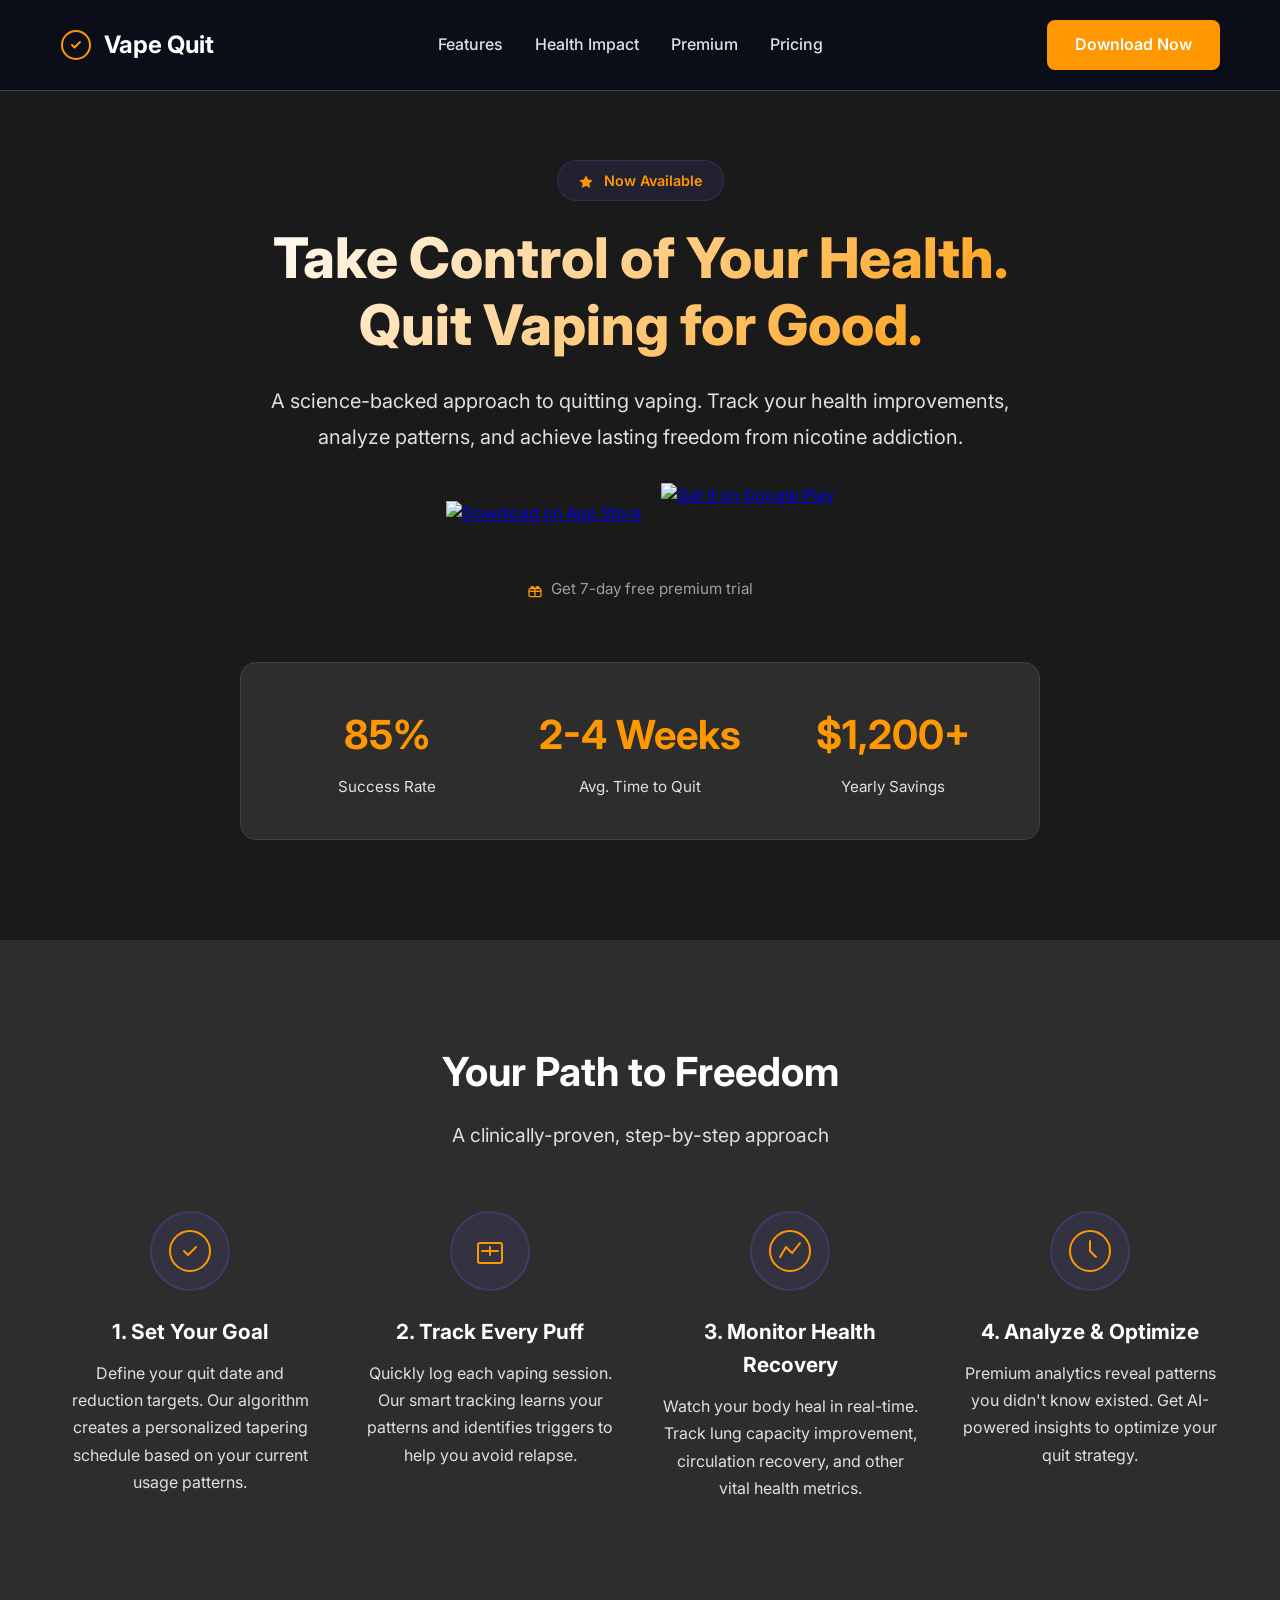
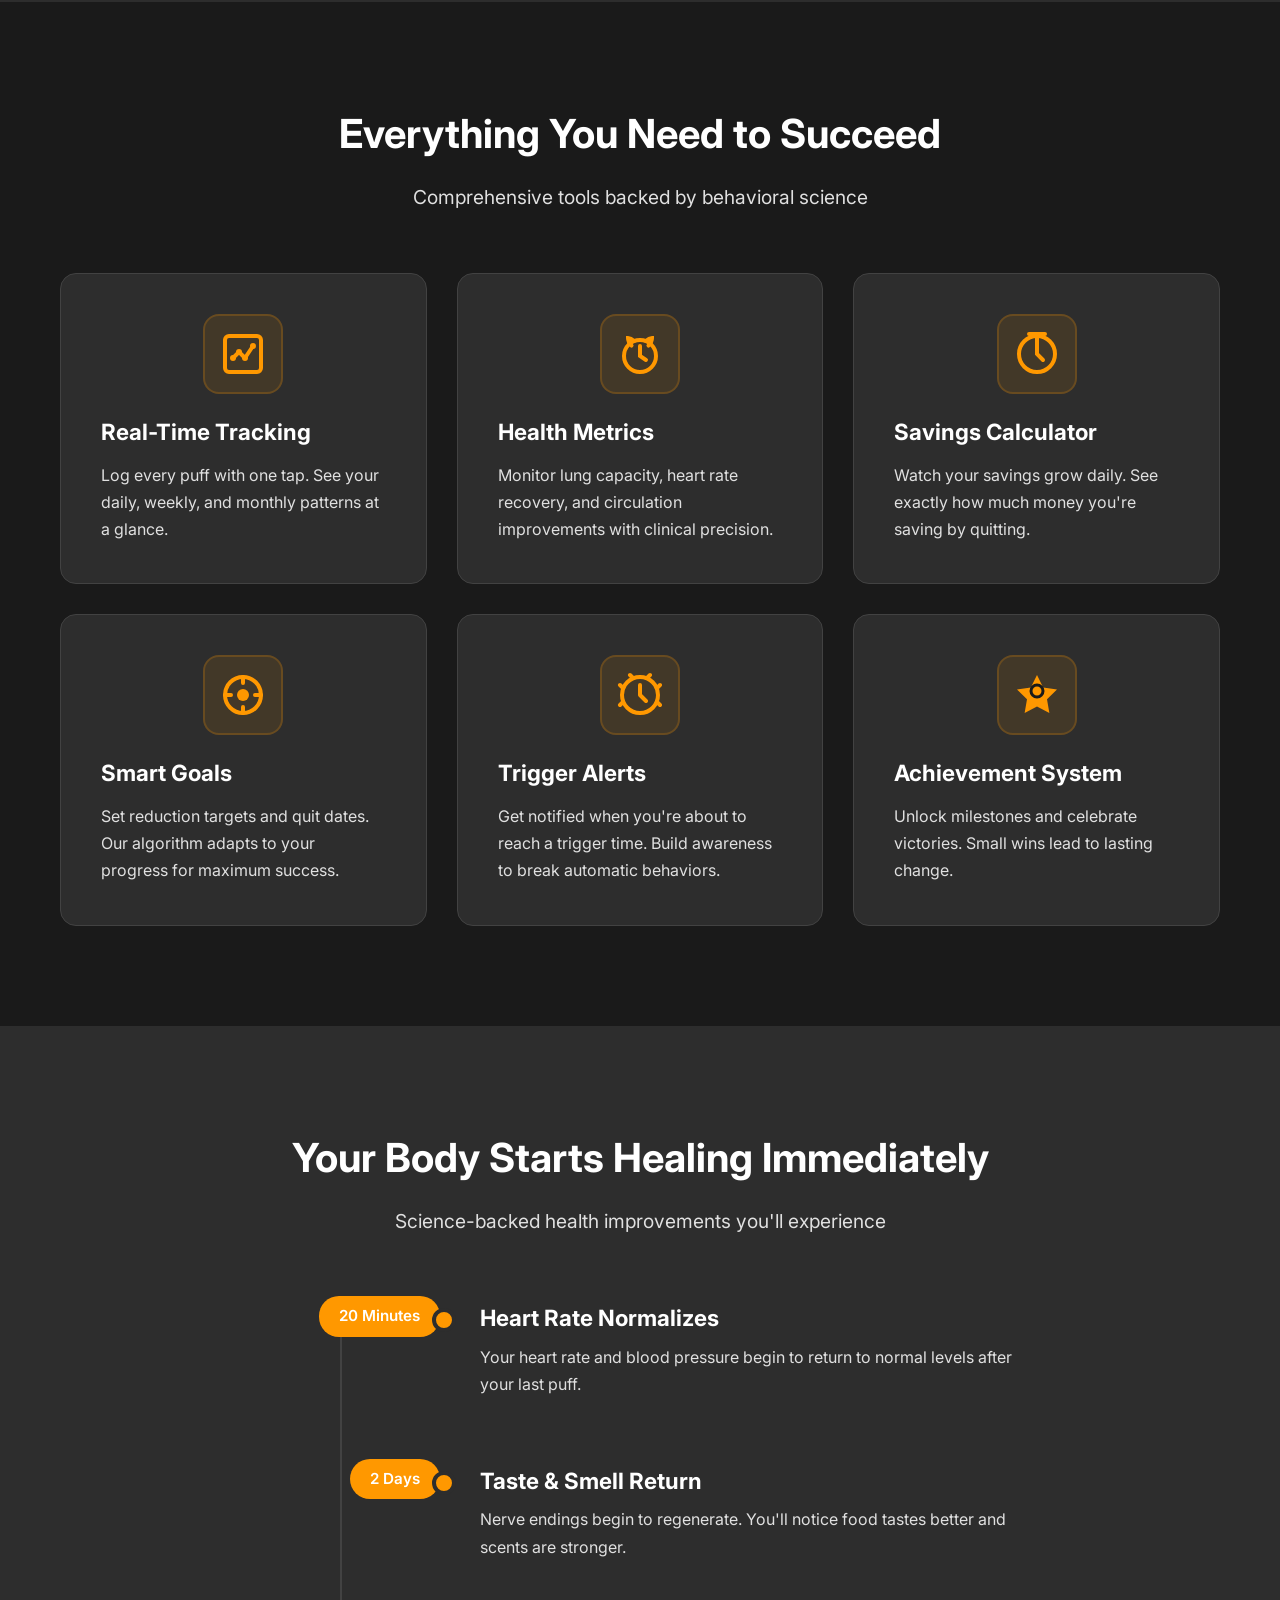
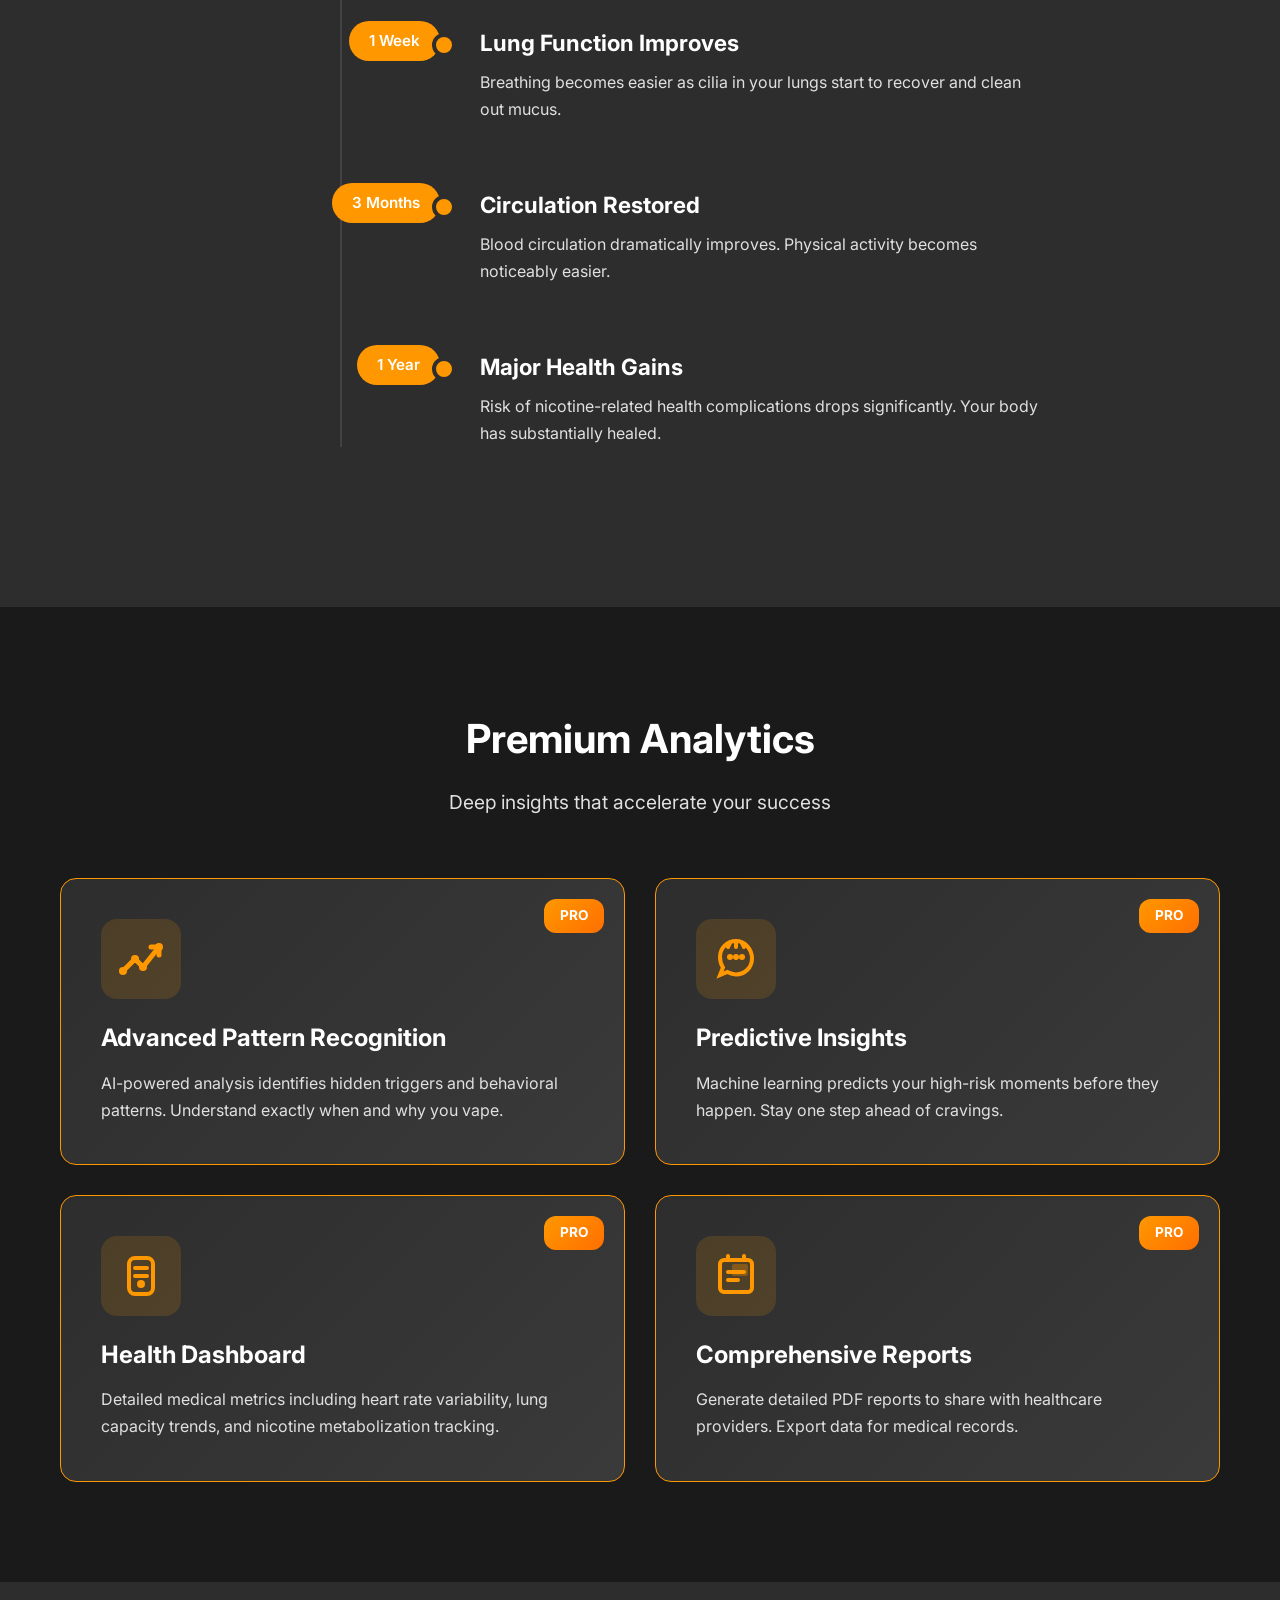
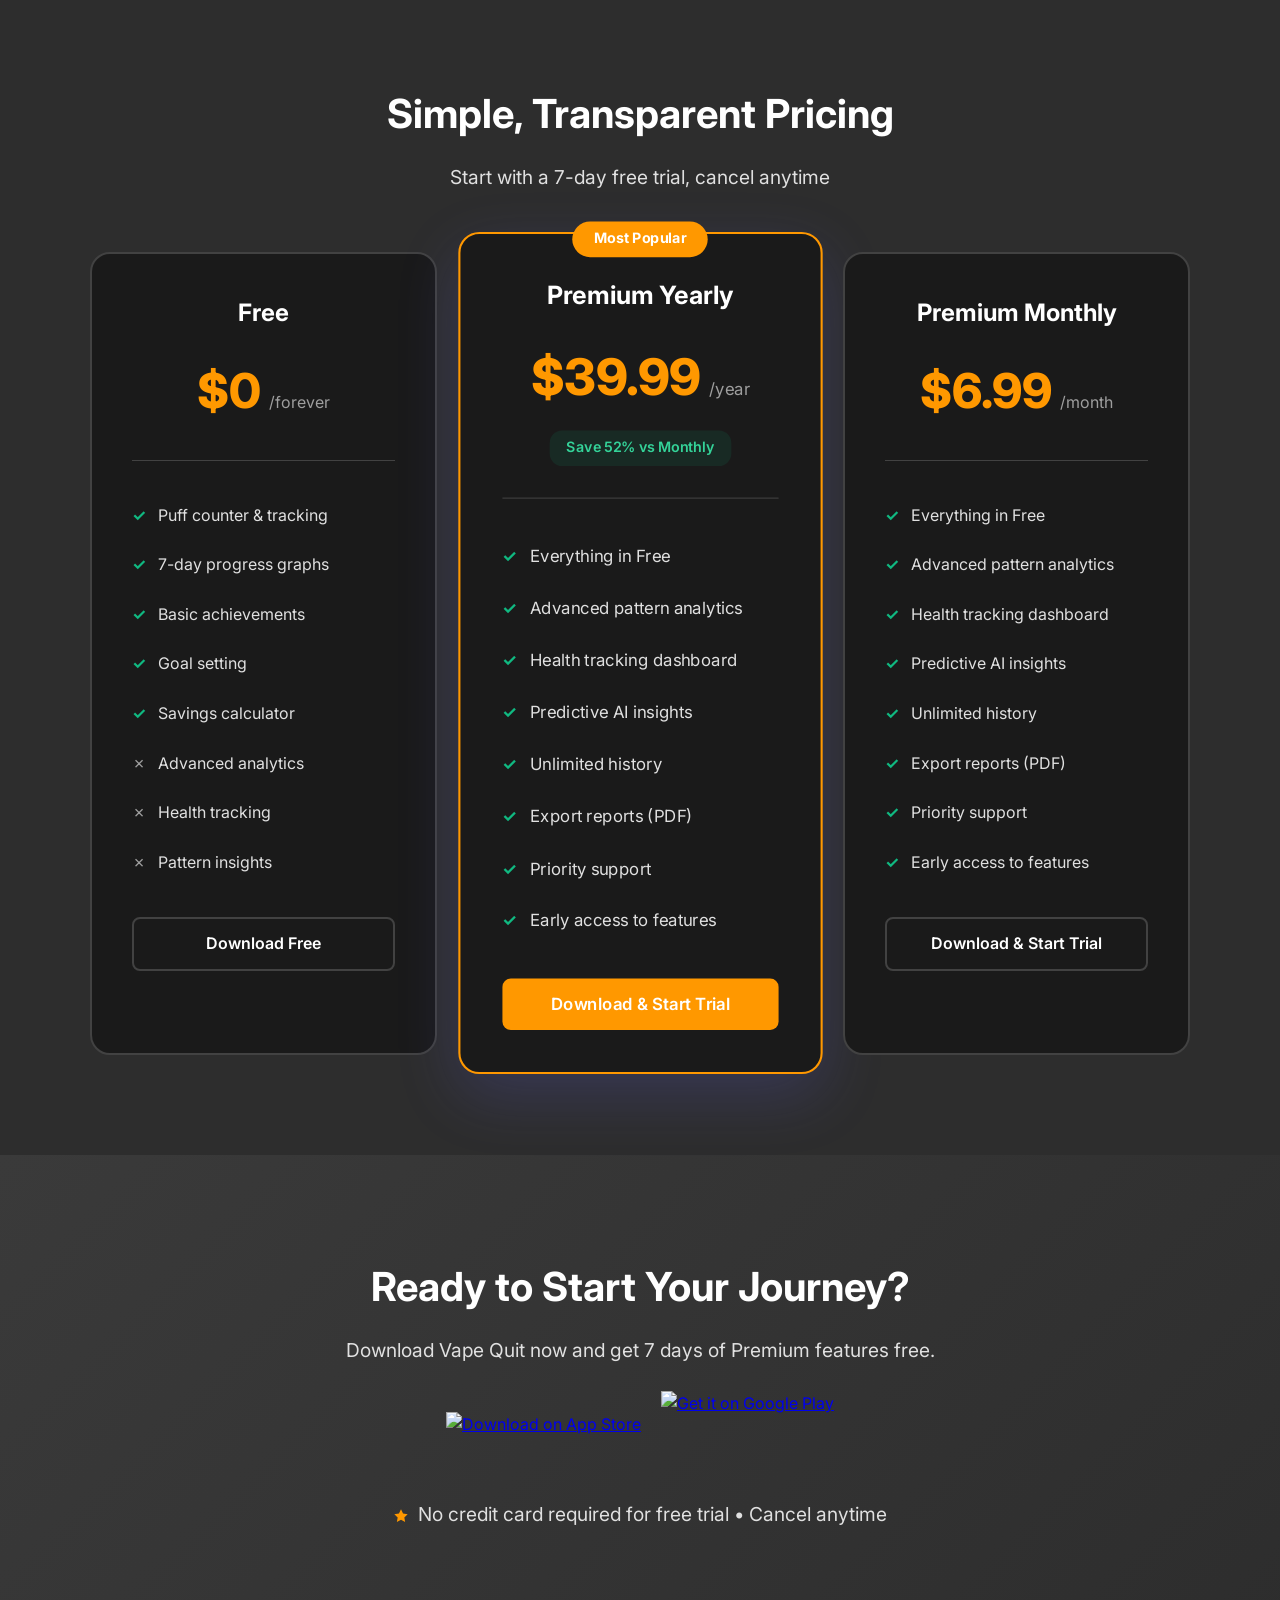
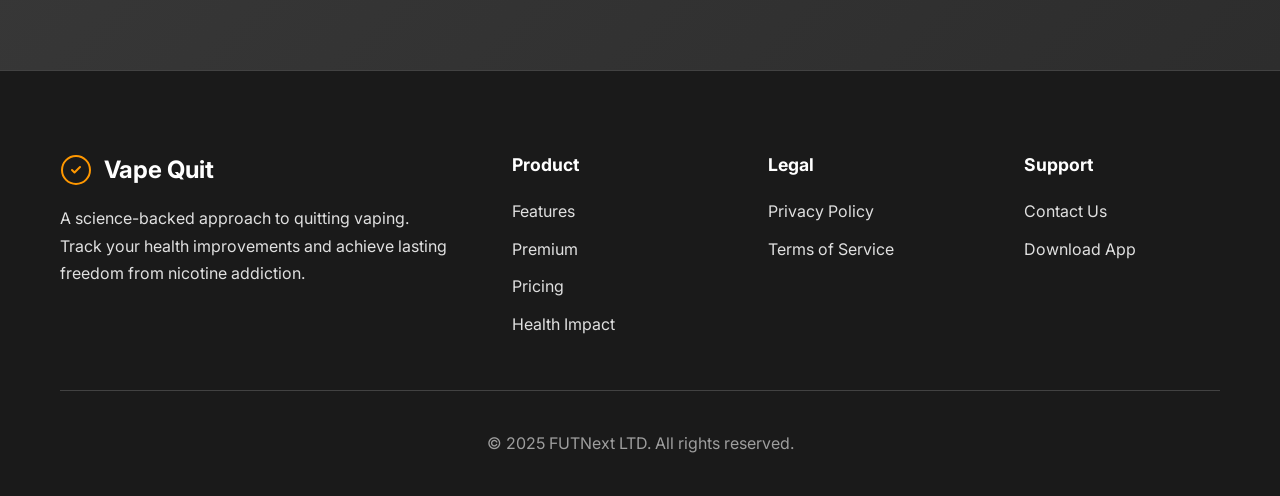
==== index.html @ d0718651 "Add files via upload initial commit" ====
<!DOCTYPE html>
<html lang="en">
<head>
    <meta charset="UTF-8">
    <meta name="viewport" content="width=device-width, initial-scale=1.0">
    <meta name="description" content="Vape Quit - A science-backed approach to quitting vaping. Track your health improvements, analyze patterns, and achieve lasting freedom from nicotine addiction.">
    <meta name="keywords" content="quit vaping, vape tracker, nicotine addiction, health tracking">
    <title>Vape Quit - Your Journey to Freedom Starts Here</title>
    <link rel="stylesheet" href="styles.css?v=orange2025">
    <link rel="preconnect" href="https://fonts.googleapis.com">
    <link rel="preconnect" href="https://fonts.gstatic.com" crossorigin>
    <link href="https://fonts.googleapis.com/css2?family=Inter:wght@300;400;500;600;700&display=swap" rel="stylesheet">
</head>
<body>
    <!-- Navigation -->
    <nav class="navbar">
        <div class="container">
            <div class="nav-content">
                <div class="logo">
                    <svg width="32" height="32" viewBox="0 0 32 32" fill="none">
                        <circle cx="16" cy="16" r="14" stroke="currentColor" stroke-width="2"/>
                        <path d="M12 16L14.5 18.5L20 13" stroke="currentColor" stroke-width="2" stroke-linecap="round" stroke-linejoin="round"/>
                    </svg>
                    <span>Vape Quit</span>
                </div>
                <ul class="nav-links">
                    <li><a href="#features">Features</a></li>
                    <li><a href="#health">Health Impact</a></li>
                    <li><a href="#premium">Premium</a></li>
                    <li><a href="#pricing">Pricing</a></li>
                </ul>
                <a href="#download" class="btn-primary">Download Now</a>
            </div>
        </div>
    </nav>

    <!-- Hero Section -->
    <section class="hero">
        <div class="container">
            <div class="hero-content">
                <span class="badge">
                    <svg width="16" height="16" viewBox="0 0 24 24" fill="none" style="display: inline-block; vertical-align: middle; margin-right: 6px;">
                        <path d="M12 2L15.09 8.26L22 9.27L17 14.14L18.18 21.02L12 17.77L5.82 21.02L7 14.14L2 9.27L8.91 8.26L12 2Z" fill="#FF9800"/>
                    </svg>
                    Now Available
                </span>
                <h1>Take Control of Your Health.<br>Quit Vaping for Good.</h1>
                <p class="hero-subtitle">A science-backed approach to quitting vaping. Track your health improvements, analyze patterns, and achieve lasting freedom from nicotine addiction.</p>
                <div class="hero-cta">
                    <div class="download-buttons">
                        <a href="https://apps.apple.com/app/YOUR-APP-ID" target="_blank" class="store-button">
                            <img src="https://developer.apple.com/assets/elements/badges/download-on-the-app-store.svg" alt="Download on App Store" style="height: 50px;">
                        </a>
                        <a href="https://play.google.com/store/apps/details?id=YOUR.PACKAGE.NAME" target="_blank" class="store-button">
                            <img src="https://play.google.com/intl/en_us/badges/static/images/badges/en_badge_web_generic.png" alt="Get it on Google Play" style="height: 74px; margin-top: -12px;">
                        </a>
                    </div>
                    <p class="hero-note">
                        <svg width="16" height="16" viewBox="0 0 24 24" fill="none" style="display: inline-block; vertical-align: middle; margin-right: 4px;">
                            <rect x="3" y="10" width="18" height="12" rx="2" stroke="#FF9800" stroke-width="2" fill="none"/>
                            <path d="M3 14H21" stroke="#FF9800" stroke-width="2"/>
                            <path d="M12 10V22" stroke="#FF9800" stroke-width="2"/>
                            <path d="M12 10C12 8 10 6 8 6C6 6 5 7 5 8C5 9 6 10 8 10H12Z" fill="#FF9800"/>
                            <path d="M12 10C12 8 14 6 16 6C18 6 19 7 19 8C19 9 18 10 16 10H12Z" fill="#FF9800"/>
                        </svg>
                        Get 7-day free premium trial
                    </p>
                </div>
                <div class="hero-stats">
                    <div class="stat">
                        <span class="stat-number">85%</span>
                        <span class="stat-label">Success Rate</span>
                    </div>
                    <div class="stat">
                        <span class="stat-number">2-4 Weeks</span>
                        <span class="stat-label">Avg. Time to Quit</span>
                    </div>
                    <div class="stat">
                        <span class="stat-number">$1,200+</span>
                        <span class="stat-label">Yearly Savings</span>
                    </div>
                </div>
            </div>
        </div>
    </section>

    <!-- How It Works -->
    <section id="how-it-works" class="how-it-works">
        <div class="container">
            <div class="section-header">
                <h2>Your Path to Freedom</h2>
                <p>A clinically-proven, step-by-step approach</p>
            </div>
            <div class="steps">
                <div class="step">
                    <div class="step-icon">
                        <svg width="48" height="48" viewBox="0 0 48 48" fill="none">
                            <circle cx="24" cy="24" r="20" stroke="currentColor" stroke-width="2"/>
                            <path d="M18 24L22 28L30 20" stroke="currentColor" stroke-width="2" stroke-linecap="round"/>
                        </svg>
                    </div>
                    <h3>1. Set Your Goal</h3>
                    <p>Define your quit date and reduction targets. Our algorithm creates a personalized tapering schedule based on your current usage patterns.</p>
                </div>
                <div class="step">
                    <div class="step-icon">
                        <svg width="48" height="48" viewBox="0 0 48 48" fill="none">
                            <rect x="12" y="16" width="24" height="20" rx="2" stroke="currentColor" stroke-width="2"/>
                            <path d="M16 24L32 24M24 20L24 28" stroke="currentColor" stroke-width="2" stroke-linecap="round"/>
                        </svg>
                    </div>
                    <h3>2. Track Every Puff</h3>
                    <p>Quickly log each vaping session. Our smart tracking learns your patterns and identifies triggers to help you avoid relapse.</p>
                </div>
                <div class="step">
                    <div class="step-icon">
                        <svg width="48" height="48" viewBox="0 0 48 48" fill="none">
                            <path d="M14 30L20 20L26 26L34 16" stroke="currentColor" stroke-width="2" stroke-linecap="round"/>
                            <circle cx="24" cy="24" r="20" stroke="currentColor" stroke-width="2"/>
                        </svg>
                    </div>
                    <h3>3. Monitor Health Recovery</h3>
                    <p>Watch your body heal in real-time. Track lung capacity improvement, circulation recovery, and other vital health metrics.</p>
                </div>
                <div class="step">
                    <div class="step-icon">
                        <svg width="48" height="48" viewBox="0 0 48 48" fill="none">
                            <path d="M24 14V24L30 30" stroke="currentColor" stroke-width="2" stroke-linecap="round"/>
                            <circle cx="24" cy="24" r="20" stroke="currentColor" stroke-width="2"/>
                        </svg>
                    </div>
                    <h3>4. Analyze & Optimize</h3>
                    <p>Premium analytics reveal patterns you didn't know existed. Get AI-powered insights to optimize your quit strategy.</p>
                </div>
            </div>
        </div>
    </section>

    <!-- Features -->
    <section id="features" class="features">
        <div class="container">
            <div class="section-header">
                <h2>Everything You Need to Succeed</h2>
                <p>Comprehensive tools backed by behavioral science</p>
            </div>
            <div class="feature-grid">
                <div class="feature-card">
                    <div class="feature-icon">
                        <svg width="48" height="48" viewBox="0 0 24 24" fill="none">
                            <rect x="3" y="3" width="18" height="18" rx="2" stroke="#FF9800" stroke-width="2"/>
                            <path d="M7 14L10 11L13 14L17 8" stroke="#FF9800" stroke-width="2" stroke-linecap="round" stroke-linejoin="round"/>
                            <circle cx="7" cy="14" r="1.5" fill="#FF9800"/>
                            <circle cx="10" cy="11" r="1.5" fill="#FF9800"/>
                            <circle cx="13" cy="14" r="1.5" fill="#FF9800"/>
                            <circle cx="17" cy="8" r="1.5" fill="#FF9800"/>
                        </svg>
                    </div>
                    <h3>Real-Time Tracking</h3>
                    <p>Log every puff with one tap. See your daily, weekly, and monthly patterns at a glance.</p>
                </div>
                <div class="feature-card">
                    <div class="feature-icon">
                        <svg width="48" height="48" viewBox="0 0 24 24" fill="none">
                            <path d="M12 21C16.4183 21 20 17.4183 20 13C20 8.58172 16.4183 5 12 5C7.58172 5 4 8.58172 4 13C4 17.4183 7.58172 21 12 21Z" stroke="#FF9800" stroke-width="2"/>
                            <path d="M12 8V13L15 15" stroke="#FF9800" stroke-width="2" stroke-linecap="round"/>
                            <path d="M16.24 7.76C17.32 6.68 18 5.5 18 4C18 4 16.5 4 15 5.5" stroke="#FF9800" stroke-width="2" stroke-linecap="round"/>
                            <path d="M7.76 7.76C6.68 6.68 6 5.5 6 4C6 4 7.5 4 9 5.5" stroke="#FF9800" stroke-width="2" stroke-linecap="round"/>
                        </svg>
                    </div>
                    <h3>Health Metrics</h3>
                    <p>Monitor lung capacity, heart rate recovery, and circulation improvements with clinical precision.</p>
                </div>
                <div class="feature-card">
                    <div class="feature-icon">
                        <svg width="48" height="48" viewBox="0 0 24 24" fill="none">
                            <circle cx="12" cy="12" r="9" stroke="#FF9800" stroke-width="2"/>
                            <path d="M12 6V12L15 15" stroke="#FF9800" stroke-width="2" stroke-linecap="round"/>
                            <path d="M8 2H16M12 2V6" stroke="#FF9800" stroke-width="2" stroke-linecap="round"/>
                        </svg>
                    </div>
                    <h3>Savings Calculator</h3>
                    <p>Watch your savings grow daily. See exactly how much money you're saving by quitting.</p>
                </div>
                <div class="feature-card">
                    <div class="feature-icon">
                        <svg width="48" height="48" viewBox="0 0 24 24" fill="none">
                            <circle cx="12" cy="12" r="9" stroke="#FF9800" stroke-width="2"/>
                            <circle cx="12" cy="12" r="3" fill="#FF9800"/>
                            <path d="M12 3V6M12 18V21M3 12H6M18 12H21" stroke="#FF9800" stroke-width="2" stroke-linecap="round"/>
                        </svg>
                    </div>
                    <h3>Smart Goals</h3>
                    <p>Set reduction targets and quit dates. Our algorithm adapts to your progress for maximum success.</p>
                </div>
                <div class="feature-card">
                    <div class="feature-icon">
                        <svg width="48" height="48" viewBox="0 0 24 24" fill="none">
                            <circle cx="12" cy="12" r="9" stroke="#FF9800" stroke-width="2"/>
                            <path d="M12 7V12L15 15" stroke="#FF9800" stroke-width="2" stroke-linecap="round" stroke-linejoin="round"/>
                            <path d="M8.5 3.5L7 2M15.5 3.5L17 2M3.5 8.5L2 7M3.5 15.5L2 17M20.5 8.5L22 7M20.5 15.5L22 17" stroke="#FF9800" stroke-width="2" stroke-linecap="round"/>
                        </svg>
                    </div>
                    <h3>Trigger Alerts</h3>
                    <p>Get notified when you're about to reach a trigger time. Build awareness to break automatic behaviors.</p>
                </div>
                <div class="feature-card">
                    <div class="feature-icon">
                        <svg width="48" height="48" viewBox="0 0 24 24" fill="none">
                            <path d="M12 2L15.09 8.26L22 9.27L17 14.14L18.18 21.02L12 17.77L5.82 21.02L7 14.14L2 9.27L8.91 8.26L12 2Z" fill="#FF9800"/>
                            <circle cx="12" cy="10" r="3" stroke="#1a1a1a" stroke-width="1.5"/>
                        </svg>
                    </div>
                    <h3>Achievement System</h3>
                    <p>Unlock milestones and celebrate victories. Small wins lead to lasting change.</p>
                </div>
            </div>
        </div>
    </section>

    <!-- Health Impact -->
    <section id="health" class="health-impact">
        <div class="container">
            <div class="section-header">
                <h2>Your Body Starts Healing Immediately</h2>
                <p>Science-backed health improvements you'll experience</p>
            </div>
            <div class="timeline">
                <div class="timeline-item">
                    <div class="timeline-marker">
                        <span class="timeline-time">20 Minutes</span>
                    </div>
                    <div class="timeline-content">
                        <h3>Heart Rate Normalizes</h3>
                        <p>Your heart rate and blood pressure begin to return to normal levels after your last puff.</p>
                    </div>
                </div>
                <div class="timeline-item">
                    <div class="timeline-marker">
                        <span class="timeline-time">2 Days</span>
                    </div>
                    <div class="timeline-content">
                        <h3>Taste & Smell Return</h3>
                        <p>Nerve endings begin to regenerate. You'll notice food tastes better and scents are stronger.</p>
                    </div>
                </div>
                <div class="timeline-item">
                    <div class="timeline-marker">
                        <span class="timeline-time">1 Week</span>
                    </div>
                    <div class="timeline-content">
                        <h3>Lung Function Improves</h3>
                        <p>Breathing becomes easier as cilia in your lungs start to recover and clean out mucus.</p>
                    </div>
                </div>
                <div class="timeline-item">
                    <div class="timeline-marker">
                        <span class="timeline-time">3 Months</span>
                    </div>
                    <div class="timeline-content">
                        <h3>Circulation Restored</h3>
                        <p>Blood circulation dramatically improves. Physical activity becomes noticeably easier.</p>
                    </div>
                </div>
                <div class="timeline-item">
                    <div class="timeline-marker">
                        <span class="timeline-time">1 Year</span>
                    </div>
                    <div class="timeline-content">
                        <h3>Major Health Gains</h3>
                        <p>Risk of nicotine-related health complications drops significantly. Your body has substantially healed.</p>
                    </div>
                </div>
            </div>
        </div>
    </section>

    <!-- Premium Features -->
    <section id="premium" class="premium-features">
        <div class="container">
            <div class="section-header">
                <h2>Premium Analytics</h2>
                <p>Deep insights that accelerate your success</p>
            </div>
            <div class="premium-grid">
                <div class="premium-card">
                    <div class="premium-icon">
                        <svg width="48" height="48" viewBox="0 0 24 24" fill="none">
                            <path d="M3 18L9 12L13 16L21 6" stroke="#FF9800" stroke-width="2.5" stroke-linecap="round" stroke-linejoin="round"/>
                            <path d="M21 6H17M21 6V10" stroke="#FF9800" stroke-width="2.5" stroke-linecap="round" stroke-linejoin="round"/>
                            <circle cx="3" cy="18" r="2" fill="#FF9800"/>
                            <circle cx="9" cy="12" r="2" fill="#FF9800"/>
                            <circle cx="13" cy="16" r="2" fill="#FF9800"/>
                            <circle cx="21" cy="6" r="2" fill="#FF9800"/>
                        </svg>
                    </div>
                    <h3>Advanced Pattern Recognition</h3>
                    <p>AI-powered analysis identifies hidden triggers and behavioral patterns. Understand exactly when and why you vape.</p>
                    <span class="premium-badge">PRO</span>
                </div>
                <div class="premium-card">
                    <div class="premium-icon">
                        <svg width="48" height="48" viewBox="0 0 24 24" fill="none">
                            <path d="M12 3C7.5 3 4 6.5 4 11C4 13 4.5 14.8 5.5 16.3L4 20L7.7 18.5C9.2 19.3 10.6 19.7 12 19.7C16.5 19.7 20 16.2 20 11.7C20 7.2 16.5 3 12 3Z" stroke="#FF9800" stroke-width="2" fill="none"/>
                            <circle cx="9" cy="11" r="1.5" fill="#FF9800"/>
                            <circle cx="12" cy="11" r="1.5" fill="#FF9800"/>
                            <circle cx="15" cy="11" r="1.5" fill="#FF9800"/>
                            <path d="M12 3V6" stroke="#FF9800" stroke-width="2" stroke-linecap="round"/>
                            <path d="M9 4L8 6" stroke="#FF9800" stroke-width="2" stroke-linecap="round"/>
                            <path d="M15 4L16 6" stroke="#FF9800" stroke-width="2" stroke-linecap="round"/>
                        </svg>
                    </div>
                    <h3>Predictive Insights</h3>
                    <p>Machine learning predicts your high-risk moments before they happen. Stay one step ahead of cravings.</p>
                    <span class="premium-badge">PRO</span>
                </div>
                <div class="premium-card">
                    <div class="premium-icon">
                        <svg width="48" height="48" viewBox="0 0 24 24" fill="none">
                            <rect x="6" y="3" width="12" height="18" rx="3" stroke="#FF9800" stroke-width="2" fill="none"/>
                            <path d="M9 8H15M9 12H15" stroke="#FF9800" stroke-width="2" stroke-linecap="round"/>
                            <circle cx="12" cy="16" r="2" fill="#FF9800"/>
                            <path d="M10 3L14 3" stroke="#FF9800" stroke-width="2" stroke-linecap="round"/>
                        </svg>
                    </div>
                    <h3>Health Dashboard</h3>
                    <p>Detailed medical metrics including heart rate variability, lung capacity trends, and nicotine metabolization tracking.</p>
                    <span class="premium-badge">PRO</span>
                </div>
                <div class="premium-card">
                    <div class="premium-icon">
                        <svg width="48" height="48" viewBox="0 0 24 24" fill="none">
                            <rect x="4" y="4" width="16" height="16" rx="2" stroke="#FF9800" stroke-width="2"/>
                            <path d="M8 10H16M8 14H13" stroke="#FF9800" stroke-width="2" stroke-linecap="round"/>
                            <path d="M8 4V2M16 4V2" stroke="#FF9800" stroke-width="2" stroke-linecap="round"/>
                            <rect x="10" y="6" width="8" height="6" rx="1" fill="#FF9800" opacity="0.3"/>
                        </svg>
                    </div>
                    <h3>Comprehensive Reports</h3>
                    <p>Generate detailed PDF reports to share with healthcare providers. Export data for medical records.</p>
                    <span class="premium-badge">PRO</span>
                </div>
            </div>
        </div>
    </section>

    <!-- Pricing -->
    <section id="pricing" class="pricing">
        <div class="container">
            <div class="section-header">
                <h2>Simple, Transparent Pricing</h2>
                <p>Start with a 7-day free trial, cancel anytime</p>
            </div>
            <div class="pricing-cards">
                <div class="pricing-card">
                    <div class="pricing-header">
                        <h3>Free</h3>
                        <div class="price">
                            <span class="price-amount">$0</span>
                            <span class="price-period">/forever</span>
                        </div>
                    </div>
                    <ul class="pricing-features">
                        <li><span class="check">✓</span> Puff counter & tracking</li>
                        <li><span class="check">✓</span> 7-day progress graphs</li>
                        <li><span class="check">✓</span> Basic achievements</li>
                        <li><span class="check">✓</span> Goal setting</li>
                        <li><span class="check">✓</span> Savings calculator</li>
                        <li><span class="cross">✗</span> Advanced analytics</li>
                        <li><span class="cross">✗</span> Health tracking</li>
                        <li><span class="cross">✗</span> Pattern insights</li>
                    </ul>
                    <a href="#download" class="btn-secondary-full">Download Free</a>
                </div>

                <div class="pricing-card featured">
                    <div class="popular-badge">Most Popular</div>
                    <div class="pricing-header">
                        <h3>Premium Yearly</h3>
                        <div class="price">
                            <span class="price-amount">$39.99</span>
                            <span class="price-period">/year</span>
                        </div>
                        <div class="savings-badge">Save 52% vs Monthly</div>
                    </div>
                    <ul class="pricing-features">
                        <li><span class="check">✓</span> Everything in Free</li>
                        <li><span class="check">✓</span> Advanced pattern analytics</li>
                        <li><span class="check">✓</span> Health tracking dashboard</li>
                        <li><span class="check">✓</span> Predictive AI insights</li>
                        <li><span class="check">✓</span> Unlimited history</li>
                        <li><span class="check">✓</span> Export reports (PDF)</li>
                        <li><span class="check">✓</span> Priority support</li>
                        <li><span class="check">✓</span> Early access to features</li>
                    </ul>
                    <a href="#download" class="btn-primary-full">Download & Start Trial</a>
                </div>

                <div class="pricing-card">
                    <div class="pricing-header">
                        <h3>Premium Monthly</h3>
                        <div class="price">
                            <span class="price-amount">$6.99</span>
                            <span class="price-period">/month</span>
                        </div>
                    </div>
                    <ul class="pricing-features">
                        <li><span class="check">✓</span> Everything in Free</li>
                        <li><span class="check">✓</span> Advanced pattern analytics</li>
                        <li><span class="check">✓</span> Health tracking dashboard</li>
                        <li><span class="check">✓</span> Predictive AI insights</li>
                        <li><span class="check">✓</span> Unlimited history</li>
                        <li><span class="check">✓</span> Export reports (PDF)</li>
                        <li><span class="check">✓</span> Priority support</li>
                        <li><span class="check">✓</span> Early access to features</li>
                    </ul>
                    <a href="#download" class="btn-secondary-full">Download & Start Trial</a>
                </div>
            </div>
        </div>
    </section>

    <!-- Download Section -->
    <section id="download" class="download-section">
        <div class="container">
            <div class="download-content">
                <h2>Ready to Start Your Journey?</h2>
                <p>Download Vape Quit now and get 7 days of Premium features free.</p>
                <div class="download-buttons-large">
                    <a href="https://apps.apple.com/app/YOUR-APP-ID" target="_blank" class="store-button-large">
                        <img src="https://developer.apple.com/assets/elements/badges/download-on-the-app-store.svg" alt="Download on App Store" style="height: 60px;">
                    </a>
                    <a href="https://play.google.com/store/apps/details?id=YOUR.PACKAGE.NAME" target="_blank" class="store-button-large">
                        <img src="https://play.google.com/intl/en_us/badges/static/images/badges/en_badge_web_generic.png" alt="Get it on Google Play" style="height: 88px; margin-top: -14px;">
                    </a>
                </div>
                <p class="download-note">
                    <svg width="16" height="16" viewBox="0 0 24 24" fill="none" style="display: inline-block; vertical-align: middle; margin-right: 4px;">
                        <path d="M12 2L15.09 8.26L22 9.27L17 14.14L18.18 21.02L12 17.77L5.82 21.02L7 14.14L2 9.27L8.91 8.26L12 2Z" fill="#FF9800"/>
                    </svg>
                    No credit card required for free trial • Cancel anytime
                </p>
            </div>
        </div>
    </section>

    <!-- Footer -->
    <footer class="footer">
        <div class="container">
            <div class="footer-grid">
                <div class="footer-section">
                    <div class="footer-logo">
                        <svg width="32" height="32" viewBox="0 0 32 32" fill="none">
                            <circle cx="16" cy="16" r="14" stroke="currentColor" stroke-width="2"/>
                            <path d="M12 16L14.5 18.5L20 13" stroke="currentColor" stroke-width="2" stroke-linecap="round" stroke-linejoin="round"/>
                        </svg>
                        <span>Vape Quit</span>
                    </div>
                    <p class="footer-description">A science-backed approach to quitting vaping. Track your health improvements and achieve lasting freedom from nicotine addiction.</p>
                </div>
                <div class="footer-section">
                    <h4>Product</h4>
                    <ul>
                        <li><a href="#features">Features</a></li>
                        <li><a href="#premium">Premium</a></li>
                        <li><a href="#pricing">Pricing</a></li>
                        <li><a href="#health">Health Impact</a></li>
                    </ul>
                </div>
                <div class="footer-section">
                    <h4>Legal</h4>
                    <ul>
                        <li><a href="privacy.html">Privacy Policy</a></li>
                        <li><a href="terms.html">Terms of Service</a></li>
                    </ul>
                </div>
                <div class="footer-section">
                    <h4>Support</h4>
                    <ul>
                        <li><a href="mailto:support@vapequit.app">Contact Us</a></li>
                        <li><a href="#download">Download App</a></li>
                    </ul>
                </div>
            </div>
            <div class="footer-bottom">
                <p>&copy; 2025 FUTNext LTD. All rights reserved.</p>
            </div>
        </div>
    </footer>

    <scrip
---- styles.css ----
/* VAPE QUIT - ORANGE THEME VERSION - UPDATED NOV 2025 */
* {
    margin: 0;
    padding: 0;
    box-sizing: border-box;
}

:root {
    /* Dark Theme Colors - Matching Flutter App */
    --bg-primary: #1a1a1a;        /* Main background (from app) */
    --bg-secondary: #2d2d2d;      /* Cards/sections (from app) */
    --bg-tertiary: #3a3a3a;       /* Hover states, highlights */
    --accent-primary: #FF9800;     /* Orange accent (from app) */
    --accent-hover: #FF6F00;       /* Darker orange hover (from app) */
    --accent-light: #FFB74D;       /* Light orange secondary (from app) */
    --text-primary: #ffffff;       /* White text (from app) */
    --text-secondary: #e0e0e0;     /* Light gray text (from app) */
    --text-muted: #9e9e9e;         /* Muted gray for notes */
    --border-color: #424242;       /* Card borders */
    --success: #10b981;            /* Green for checkmarks */
    --success-light: #34d399;      /* Lighter green */
    --error: #ef4444;              /* Red for errors */
    
    /* Spacing */
    --container-max: 1200px;
    --section-padding: 100px 20px;
}

body {
    font-family: 'Inter', -apple-system, BlinkMacSystemFont, 'Segoe UI', sans-serif;
    background: var(--bg-primary);
    color: var(--text-primary);
    line-height: 1.6;
    overflow-x: hidden;
}

/* Container */
.container {
    max-width: var(--container-max);
    margin: 0 auto;
    padding: 0 20px;
}

/* Navigation */
.navbar {
    position: fixed;
    top: 0;
    width: 100%;
    background: rgba(10, 14, 26, 0.9);
    backdrop-filter: blur(10px);
    border-bottom: 1px solid var(--border-color);
    z-index: 1000;
}

.nav-content {
    display: flex;
    justify-content: space-between;
    align-items: center;
    padding: 20px 0;
}

.logo {
    display: flex;
    align-items: center;
    gap: 12px;
    font-size: 1.5rem;
    font-weight: 700;
    color: var(--text-primary);
}

.logo svg {
    color: var(--accent-primary);
}

.nav-links {
    display: flex;
    list-style: none;
    gap: 32px;
}

.nav-links a {
    color: var(--text-secondary);
    text-decoration: none;
    font-weight: 500;
    transition: color 0.3s;
}

.nav-links a:hover {
    color: var(--text-primary);
}

/* Buttons */
.btn-primary,
.btn-primary-large,
.btn-primary-full {
    background: var(--accent-primary);
    color: var(--text-primary);
    padding: 12px 28px;
    border-radius: 8px;
    text-decoration: none;
    font-weight: 600;
    border: none;
    cursor: pointer;
    transition: all 0.3s;
    display: inline-block;
}

.btn-primary-large {
    padding: 16px 40px;
    font-size: 1.1rem;
}

.btn-primary-full {
    width: 100%;
    text-align: center;
}

.btn-primary:hover,
.btn-primary-large:hover,
.btn-primary-full:hover {
    background: var(--accent-hover);
    transform: translateY(-2px);
    box-shadow: 0 10px 30px rgba(99, 102, 241, 0.3);
}

.btn-secondary-full {
    background: transparent;
    color: var(--text-primary);
    padding: 12px 28px;
    border-radius: 8px;
    text-decoration: none;
    font-weight: 600;
    border: 2px solid var(--border-color);
    cursor: pointer;
    transition: all 0.3s;
    display: inline-block;
    width: 100%;
    text-align: center;
}

.btn-secondary-full:hover {
    border-color: var(--accent-primary);
    background: rgba(99, 102, 241, 0.1);
}

/* Hero Section */
.hero {
    padding: 160px 20px 100px;
    text-align: center;
}

.hero-content {
    max-width: 800px;
    margin: 0 auto;
}

.badge {
    display: inline-block;
    background: rgba(99, 102, 241, 0.1);
    color: var(--accent-primary);
    padding: 8px 20px;
    border-radius: 20px;
    font-size: 0.9rem;
    font-weight: 600;
    margin-bottom: 24px;
    border: 1px solid rgba(99, 102, 241, 0.2);
}

.hero h1 {
    font-size: 3.5rem;
    font-weight: 800;
    line-height: 1.2;
    margin-bottom: 24px;
    background: linear-gradient(135deg, var(--text-primary) 0%, var(--accent-primary) 100%);
    -webkit-background-clip: text;
    -webkit-text-fill-color: transparent;
    background-clip: text;
}

.hero-subtitle {
    font-size: 1.25rem;
    color: var(--text-secondary);
    margin-bottom: 40px;
    line-height: 1.8;
}

.hero-cta {
    margin-bottom: 60px;
}

.hero-note {
    margin-top: 16px;
    color: var(--text-muted);
    font-size: 0.95rem;
}

.hero-stats {
    display: grid;
    grid-template-columns: repeat(3, 1fr);
    gap: 40px;
    padding: 40px;
    background: var(--bg-secondary);
    border-radius: 16px;
    border: 1px solid var(--border-color);
}

.stat {
    display: flex;
    flex-direction: column;
    gap: 8px;
}

.stat-number {
    font-size: 2.5rem;
    font-weight: 700;
    color: var(--accent-primary);
}

.stat-label {
    color: var(--text-secondary);
    font-size: 0.95rem;
}

/* Section Headers */
.section-header {
    text-align: center;
    margin-bottom: 60px;
}

.section-header h2 {
    font-size: 2.5rem;
    font-weight: 700;
    margin-bottom: 16px;
}

.section-header p {
    font-size: 1.2rem;
    color: var(--text-secondary);
}

/* How It Works */
.how-it-works {
    padding: var(--section-padding);
    background: var(--bg-secondary);
}

.steps {
    display: grid;
    grid-template-columns: repeat(4, 1fr);
    gap: 40px;
}

.step {
    text-align: center;
}

.step-icon {
    width: 80px;
    height: 80px;
    margin: 0 auto 24px;
    background: rgba(99, 102, 241, 0.1);
    border-radius: 50%;
    display: flex;
    align-items: center;
    justify-content: center;
    border: 2px solid rgba(99, 102, 241, 0.2);
}

.step-icon svg {
    color: var(--accent-primary);
}

.step h3 {
    font-size: 1.3rem;
    margin-bottom: 12px;
}

.step p {
    color: var(--text-secondary);
    line-height: 1.7;
}

/* Features */
.features {
    padding: var(--section-padding);
}

.feature-grid {
    display: grid;
    grid-template-columns: repeat(3, 1fr);
    gap: 30px;
}

.feature-card {
    background: var(--bg-secondary);
    padding: 40px;
    border-radius: 16px;
    border: 1px solid var(--border-color);
    transition: all 0.3s;
}

.feature-card:hover {
    transform: translateY(-5px);
    border-color: var(--accent-primary);
    box-shadow: 0 10px 40px rgba(99, 102, 241, 0.2);
}

.feature-icon {
    width: 80px;
    height: 80px;
    margin: 0 auto 20px;
    background: rgba(255, 152, 0, 0.1);
    border-radius: 16px;
    display: flex;
    align-items: center;
    justify-content: center;
    border: 2px solid rgba(255, 152, 0, 0.2);
}

.feature-icon svg {
    display: block;
}

.feature-card h3 {
    font-size: 1.4rem;
    margin-bottom: 12px;
}

.feature-card p {
    color: var(--text-secondary);
    line-height: 1.7;
}

/* Health Impact Timeline */
.health-impact {
    padding: var(--section-padding);
    background: var(--bg-secondary);
}

.timeline {
    max-width: 800px;
    margin: 0 auto;
    position: relative;
}

.timeline::before {
    content: '';
    position: absolute;
    left: 100px;
    top: 0;
    bottom: 0;
    width: 2px;
    background: var(--border-color);
}

.timeline-item {
    display: flex;
    gap: 40px;
    margin-bottom: 60px;
    position: relative;
}

.timeline-marker {
    flex-shrink: 0;
    width: 200px;
    text-align: right;
}

.timeline-time {
    display: inline-block;
    background: var(--accent-primary);
    color: var(--text-primary);
    padding: 8px 20px;
    border-radius: 20px;
    font-weight: 600;
    font-size: 0.95rem;
}

.timeline-item::after {
    content: '';
    position: absolute;
    left: 192px;
    top: 12px;
    width: 16px;
    height: 16px;
    background: var(--accent-primary);
    border-radius: 50%;
    border: 4px solid var(--bg-secondary);
}

.timeline-content {
    flex: 1;
    padding-top: 4px;
}

.timeline-content h3 {
    font-size: 1.4rem;
    margin-bottom: 8px;
}

.timeline-content p {
    color: var(--text-secondary);
    line-height: 1.7;
}

/* Premium Features */
.premium-features {
    padding: var(--section-padding);
}

.premium-grid {
    display: grid;
    grid-template-columns: repeat(2, 1fr);
    gap: 30px;
}

.premium-card {
    background: linear-gradient(135deg, var(--bg-secondary) 0%, var(--bg-tertiary) 100%);
    padding: 40px;
    border-radius: 16px;
    border: 1px solid var(--accent-primary);
    position: relative;
    transition: all 0.3s;
}

.premium-card:hover {
    transform: translateY(-5px);
    box-shadow: 0 20px 60px rgba(99, 102, 241, 0.3);
}

.premium-icon {
    width: 80px;
    height: 80px;
    margin-bottom: 20px;
    background: rgba(255, 152, 0, 0.15);
    border-radius: 16px;
    display: flex;
    align-items: center;
    justify-content: center;
}

.premium-icon svg {
    display: block;
}

.premium-card h3 {
    font-size: 1.5rem;
    margin-bottom: 12px;
}

.premium-card p {
    color: var(--text-secondary);
    line-height: 1.7;
}

.premium-badge {
    position: absolute;
    top: 20px;
    right: 20px;
    background: linear-gradient(135deg, var(--accent-primary) 0%, var(--accent-hover) 100%);
    color: var(--text-primary);
    padding: 6px 16px;
    border-radius: 12px;
    font-size: 0.85rem;
    font-weight: 700;
}

/* Pricing */
.pricing {
    padding: var(--section-padding);
    background: var(--bg-secondary);
}

.pricing-cards {
    display: grid;
    grid-template-columns: repeat(3, 1fr);
    gap: 30px;
    max-width: 1100px;
    margin: 0 auto;
}

.pricing-card {
    background: var(--bg-primary);
    border: 2px solid var(--border-color);
    border-radius: 20px;
    padding: 40px;
    position: relative;
    transition: all 0.3s;
}

.pricing-card.featured {
    border-color: var(--accent-primary);
    box-shadow: 0 20px 60px rgba(99, 102, 241, 0.2);
    transform: scale(1.05);
}

.pricing-card:hover {
    transform: translateY(-5px);
}

.pricing-card.featured:hover {
    transform: scale(1.05) translateY(-5px);
}

.popular-badge {
    position: absolute;
    top: -12px;
    left: 50%;
    transform: translateX(-50%);
    background: var(--accent-primary);
    color: var(--text-primary);
    padding: 6px 20px;
    border-radius: 20px;
    font-size: 0.85rem;
    font-weight: 700;
}

.pricing-header {
    text-align: center;
    margin-bottom: 30px;
    padding-bottom: 30px;
    border-bottom: 1px solid var(--border-color);
}

.pricing-header h3 {
    font-size: 1.5rem;
    margin-bottom: 20px;
}

.price {
    display: flex;
    align-items: baseline;
    justify-content: center;
    gap: 8px;
}

.price-amount {
    font-size: 3rem;
    font-weight: 800;
    color: var(--accent-primary);
}

.price-period {
    font-size: 1rem;
    color: var(--text-muted);
}

.savings-badge {
    display: inline-block;
    background: rgba(16, 185, 129, 0.1);
    color: var(--success-light);
    padding: 6px 16px;
    border-radius: 12px;
    font-size: 0.85rem;
    font-weight: 600;
    margin-top: 12px;
}

.pricing-features {
    list-style: none;
    margin-bottom: 30px;
}

.pricing-features li {
    padding: 12px 0;
    display: flex;
    align-items: center;
    gap: 12px;
    color: var(--text-secondary);
}

.check {
    color: var(--success);
    font-weight: 700;
}

.cross {
    color: var(--text-muted);
}

/* Download Section */
.download-section {
    padding: var(--section-padding);
    background: linear-gradient(135deg, var(--bg-tertiary) 0%, var(--bg-secondary) 100%);
}

.download-content {
    max-width: 600px;
    margin: 0 auto;
    text-align: center;
}

.download-content h2 {
    font-size: 2.5rem;
    margin-bottom: 16px;
}

.download-content p {
    font-size: 1.2rem;
    color: var(--text-secondary);
    margin-bottom: 40px;
}

.download-buttons {
    display: flex;
    gap: 20px;
    justify-content: center;
    align-items: center;
    flex-wrap: wrap;
    margin-bottom: 20px;
}

.download-buttons-large {
    display: flex;
    gap: 20px;
    justify-content: center;
    align-items: center;
    flex-wrap: wrap;
    margin-bottom: 20px;
}

.store-button,
.store-button-large {
    display: inline-block;
    transition: transform 0.3s, opacity 0.3s;
}

.store-button:hover,
.store-button-large:hover {
    transform: translateY(-3px);
    opacity: 0.9;
}

.store-button img,
.store-button-large img {
    display: block;
}

.download-note {
    color: var(--text-muted);
    font-size: 0.9rem;
    margin-top: 20px;
}

.form-message {
    margin-top: 20px;
    padding: 16px;
    border-radius: 8px;
    font-weight: 600;
    display: none;
}

.form-message.success {
    display: block;
    background: rgba(16, 185, 129, 0.1);
    color: var(--success-light);
    border: 1px solid rgba(16, 185, 129, 0.2);
}

.form-message.error {
    display: block;
    background: rgba(239, 68, 68, 0.1);
    color: var(--error);
    border: 1px solid rgba(239, 68, 68, 0.2);
}

/* Footer */
.footer {
    background: var(--bg-primary);
    padding: 80px 20px 40px;
    border-top: 1px solid var(--border-color);
}

.footer-grid {
    display: grid;
    grid-template-columns: 2fr 1fr 1fr 1fr;
    gap: 60px;
    margin-bottom: 40px;
}

.footer-logo {
    display: flex;
    align-items: center;
    gap: 12px;
    font-size: 1.5rem;
    font-weight: 700;
    margin-bottom: 16px;
}

.footer-logo svg {
    color: var(--accent-primary);
}

.footer-description {
    color: var(--text-secondary);
    line-height: 1.7;
}

.footer-section h4 {
    font-size: 1.1rem;
    margin-bottom: 20px;
    color: var(--text-primary);
}

.footer-section ul {
    list-style: none;
}

.footer-section ul li {
    margin-bottom: 12px;
}

.footer-section ul li a {
    color: var(--text-secondary);
    text-decoration: none;
    transition: color 0.3s;
}

.footer-section ul li a:hover {
    color: var(--accent-primary);
}

.footer-bottom {
    text-align: center;
    padding-top: 40px;
    border-top: 1px solid var(--border-color);
    color: var(--text-muted);
}

/* Responsive Design */
@media (max-width: 1024px) {
    .steps {
        grid-template-columns: repeat(2, 1fr);
    }
    
    .feature-grid {
        grid-template-columns: repeat(2, 1fr);
    }
    
    .pricing-cards {
        grid-template-columns: 1fr;
    }
    
    .pricing-card.featured {
        transform: none;
    }
}

@media (max-width: 768px) {
    .nav-links {
        display: none;
    }
    
    .hero h1 {
        font-size: 2.5rem;
    }
    
    .hero-stats {
        grid-template-columns: 1fr;
        gap: 30px;
    }
    
    .download-buttons,
    .download-buttons-large {
        flex-direction: column;
        gap: 15px;
    }
    
    .store-button img {
        height: 45px !important;
    }
    
    .store-button-large img {
        height: 50px !important;
        margin-top: 0 !important;
    }
    
    .steps {
        grid-template-columns: 1fr;
    }
    
    .feature-grid {
        grid-template-columns: 1fr;
    }
    
    .timeline::before {
        left: 20px;
    }
    
    .timeline-item {
        flex-direction: column;
        gap: 20px;
    }
    
    .timeline-marker {
        text-align: left;
        width: 100%;
    }
    
    .timeline-item::after {
        left: 12px;
    }
    
    .premium-grid {
        grid-template-columns: 1fr;
    }
    
    .download-content h2 {
        font-size: 2rem;
    }
    
    .download-content p {
        font-size: 1rem;
    }
    
    .footer-grid {
        grid-template-columns: 1fr;
        gap: 40px;
    }
}
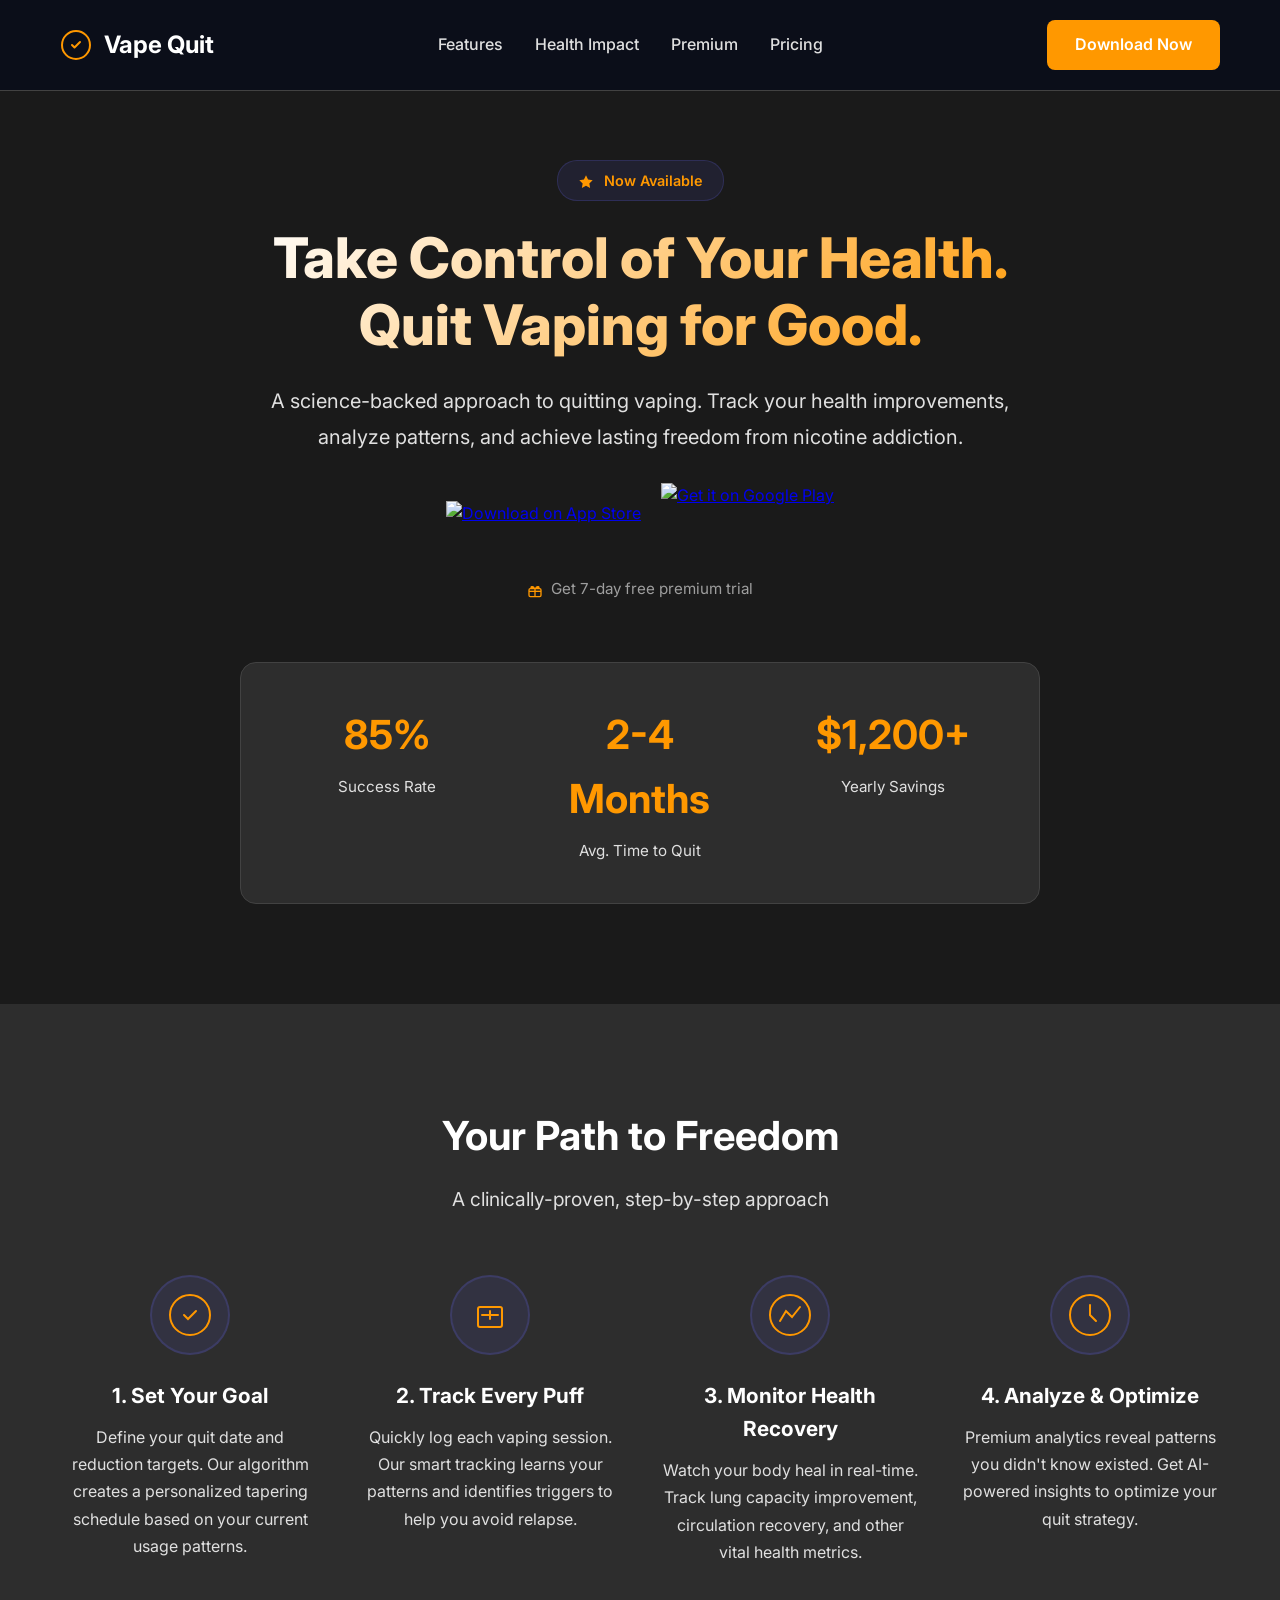
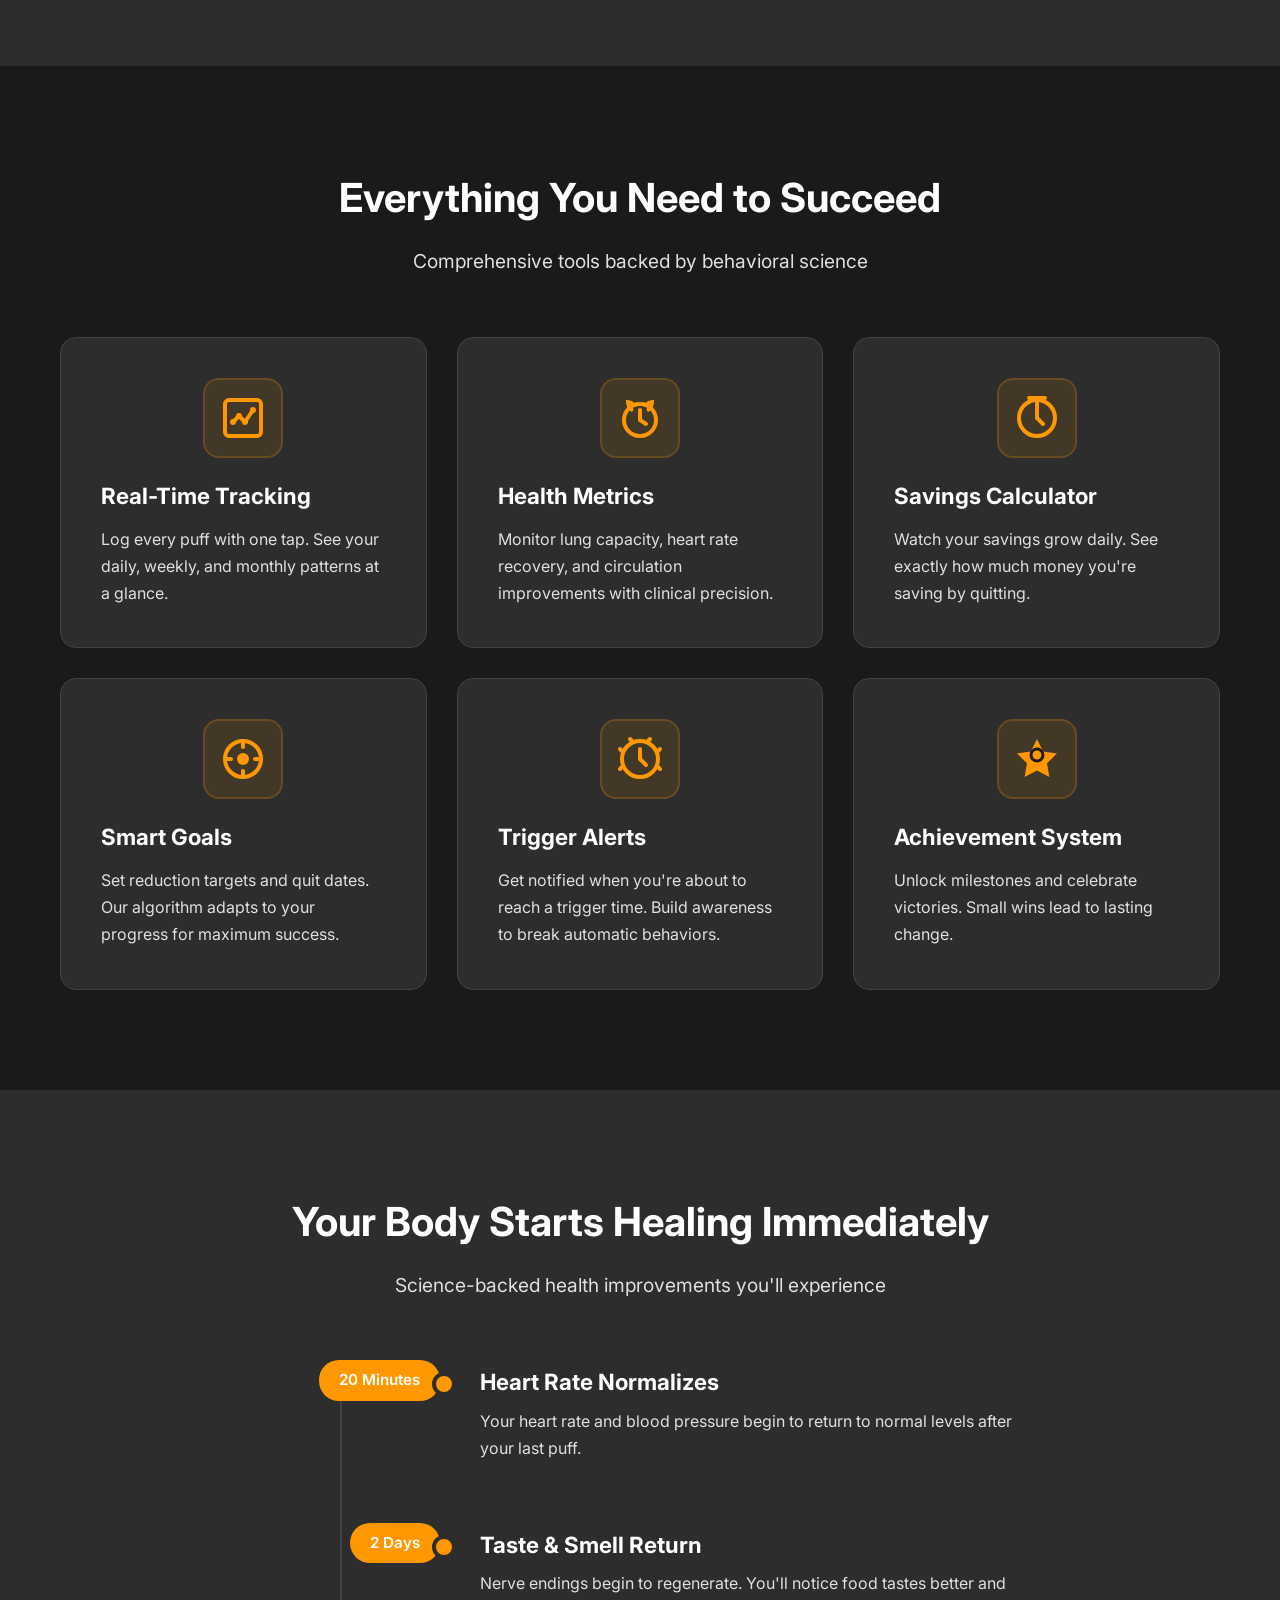
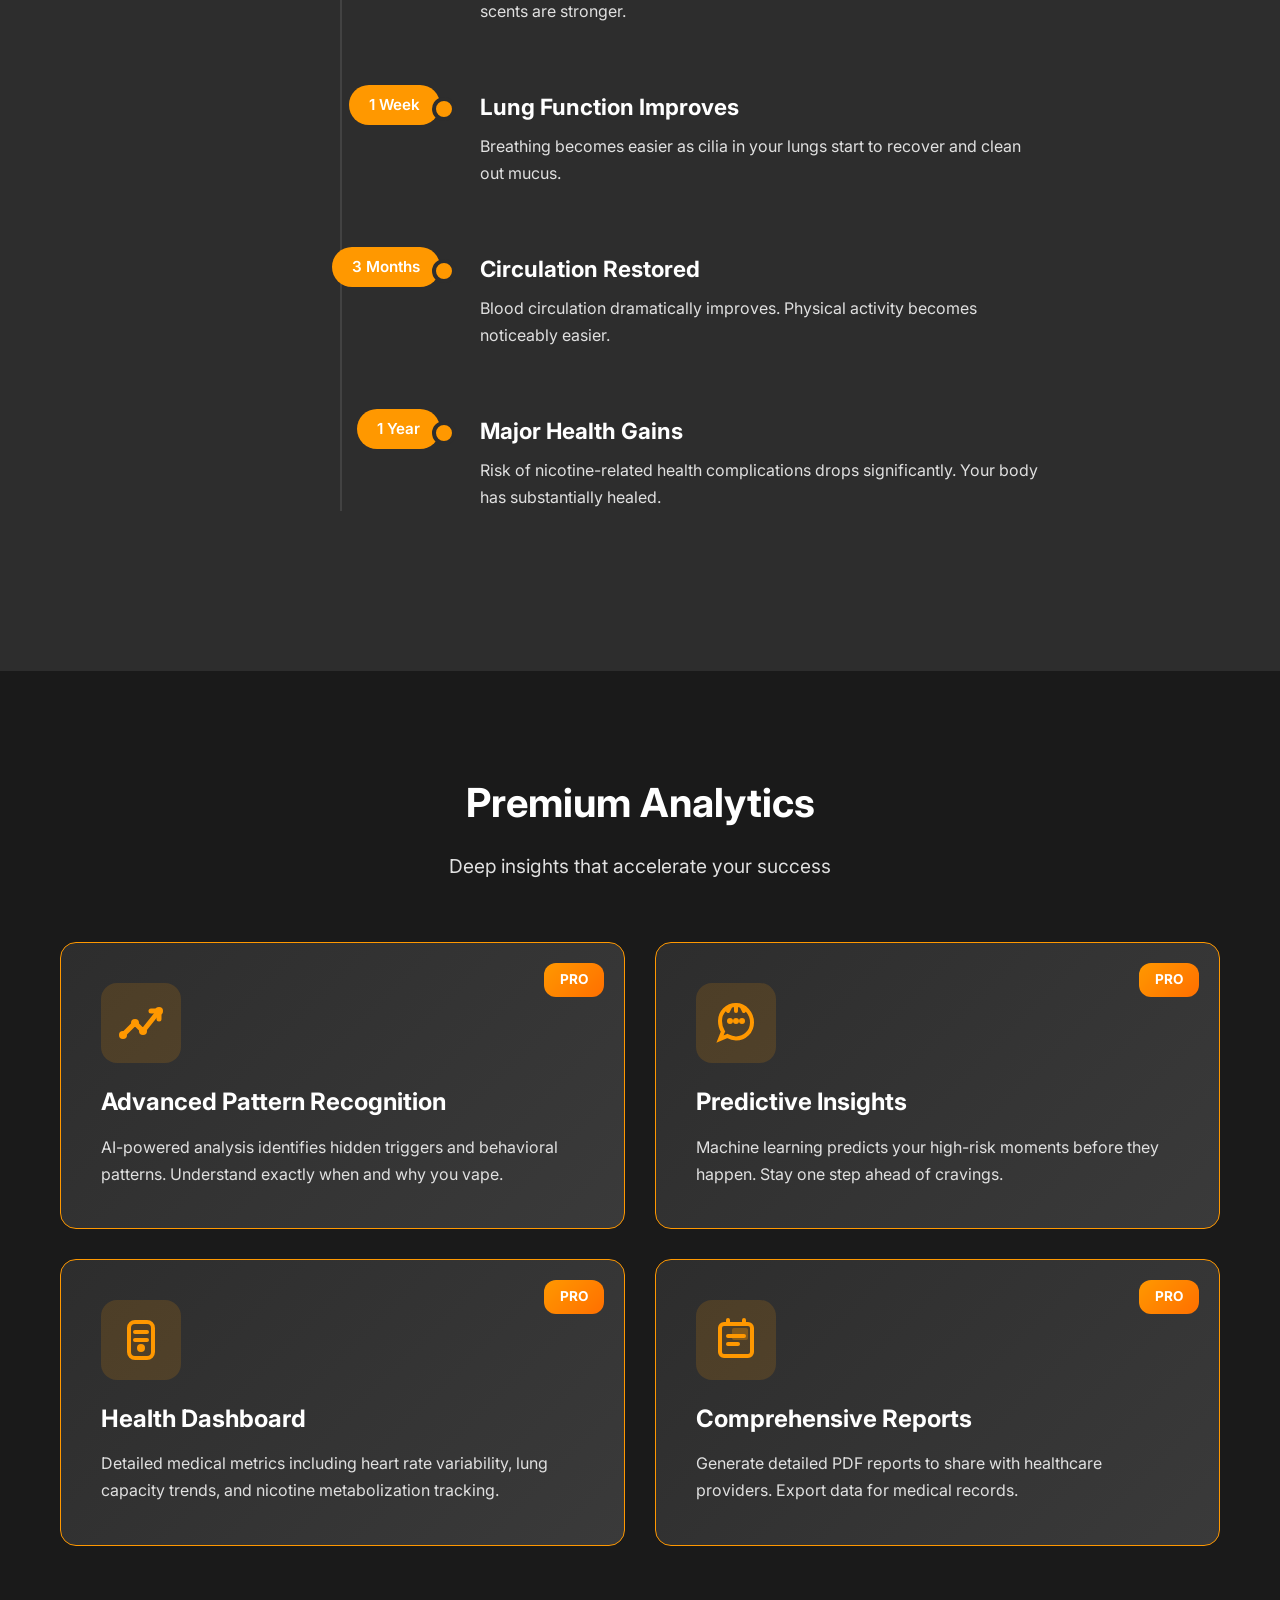
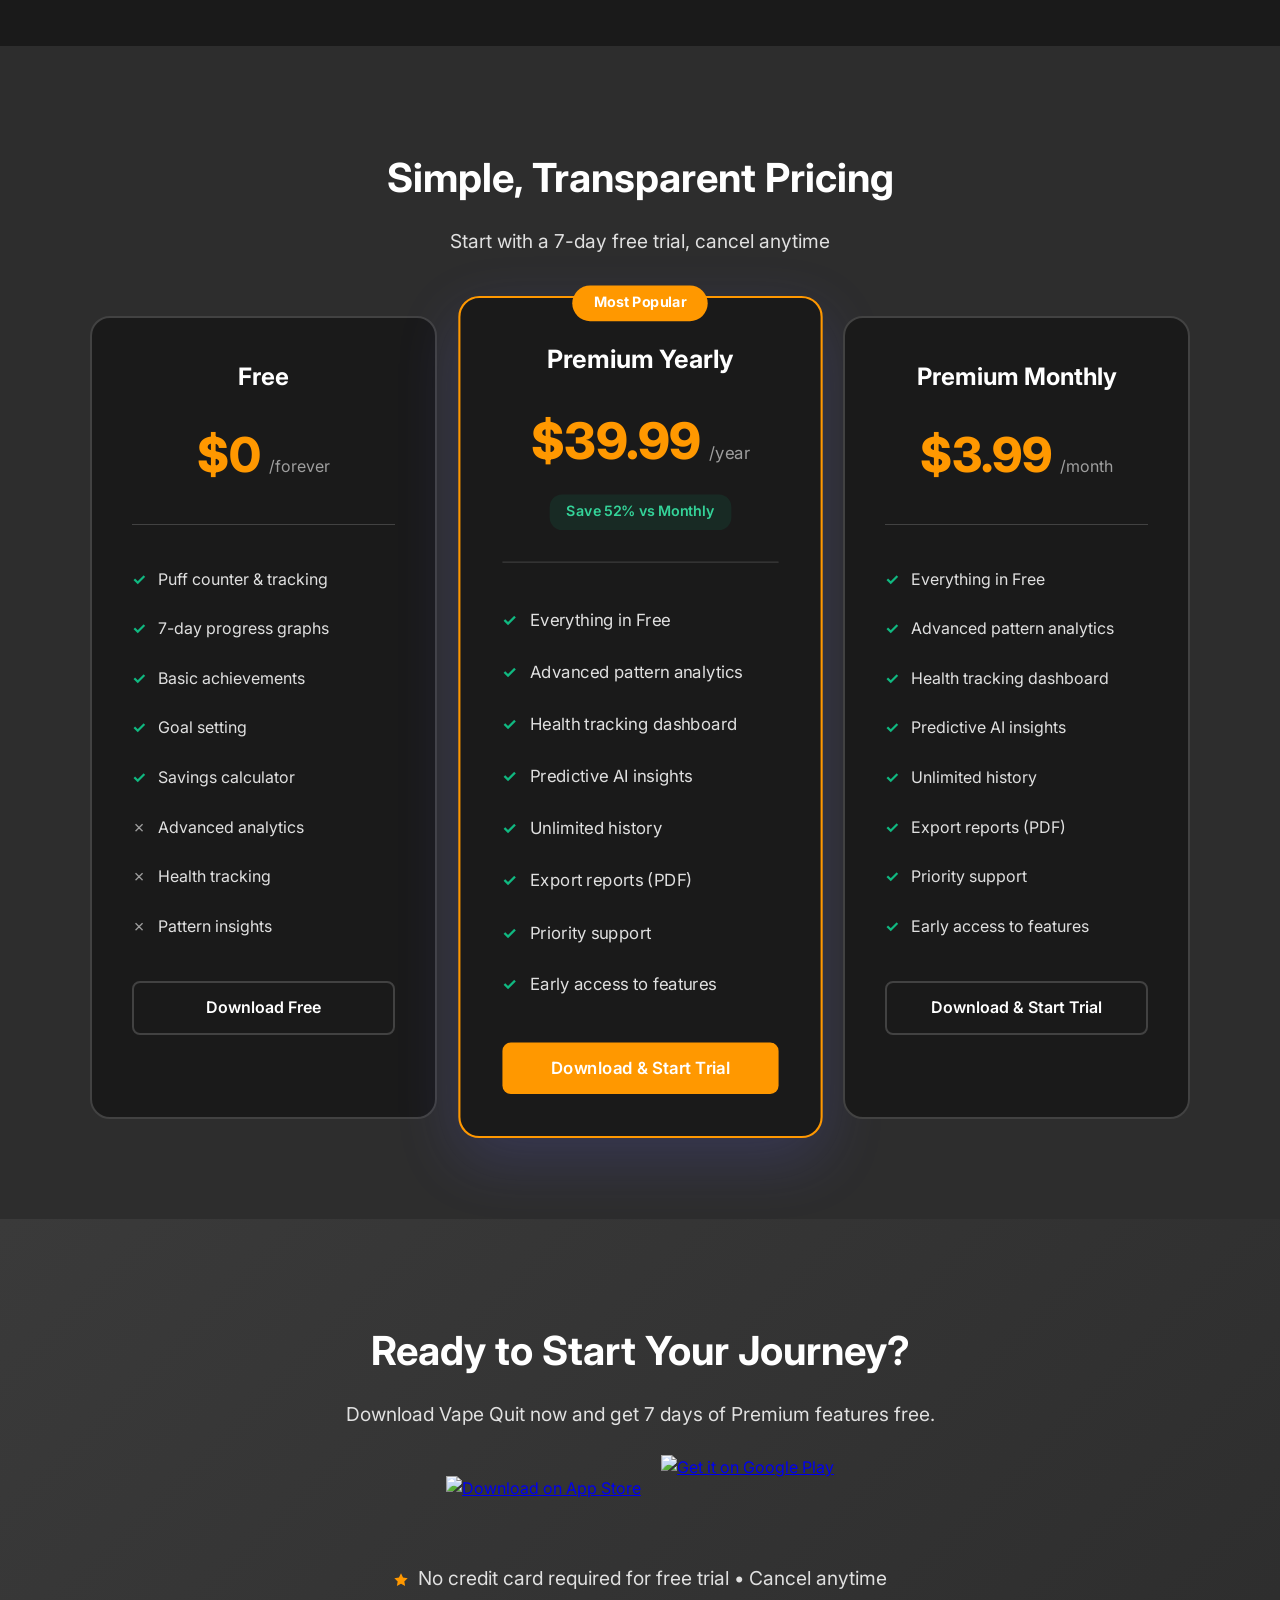
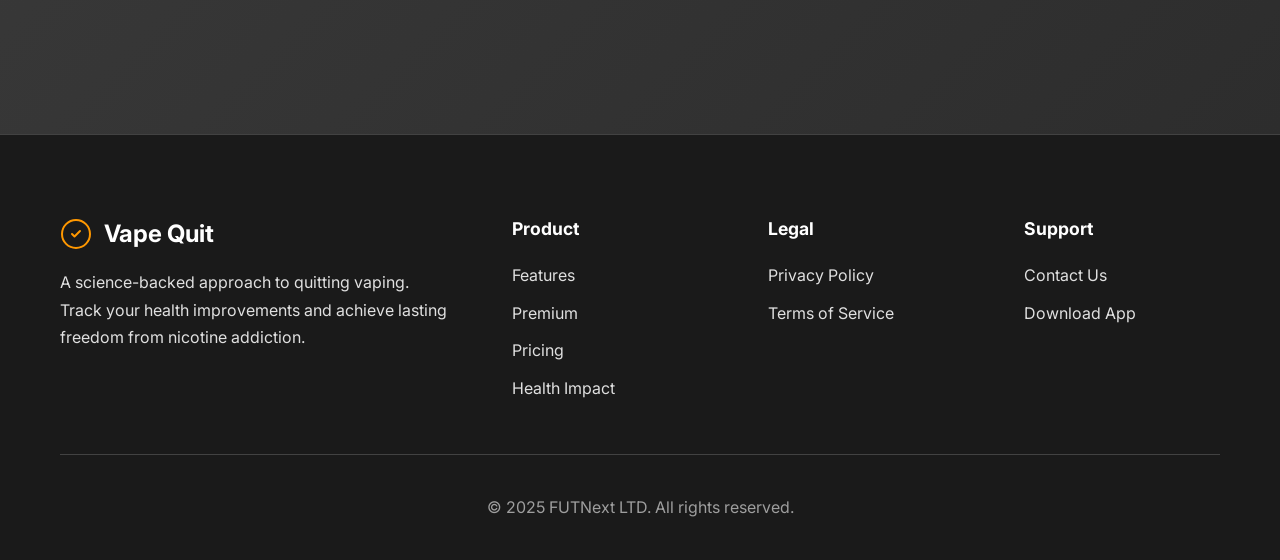
==== commit 65a9d7ea: "Update index.html" ====
--- a/index.html
+++ b/index.html
@@ -72,7 +72,7 @@
                         <span class="stat-label">Success Rate</span>
                     </div>
                     <div class="stat">
-                        <span class="stat-number">2-4 Weeks</span>
+                        <span class="stat-number">2-4 Months</span>
                         <span class="stat-label">Avg. Time to Quit</span>
                     </div>
                     <div class="stat">
@@ -399,7 +399,7 @@
                     <div class="pricing-header">
                         <h3>Premium Monthly</h3>
                         <div class="price">
-                            <span class="price-amount">$6.99</span>
+                            <span class="price-amount">$3.99</span>
                             <span class="price-period">/month</span>
                         </div>
                     </div>
@@ -487,4 +487,4 @@
         </div>
     </footer>
 
-    <scrip+    <scrip
